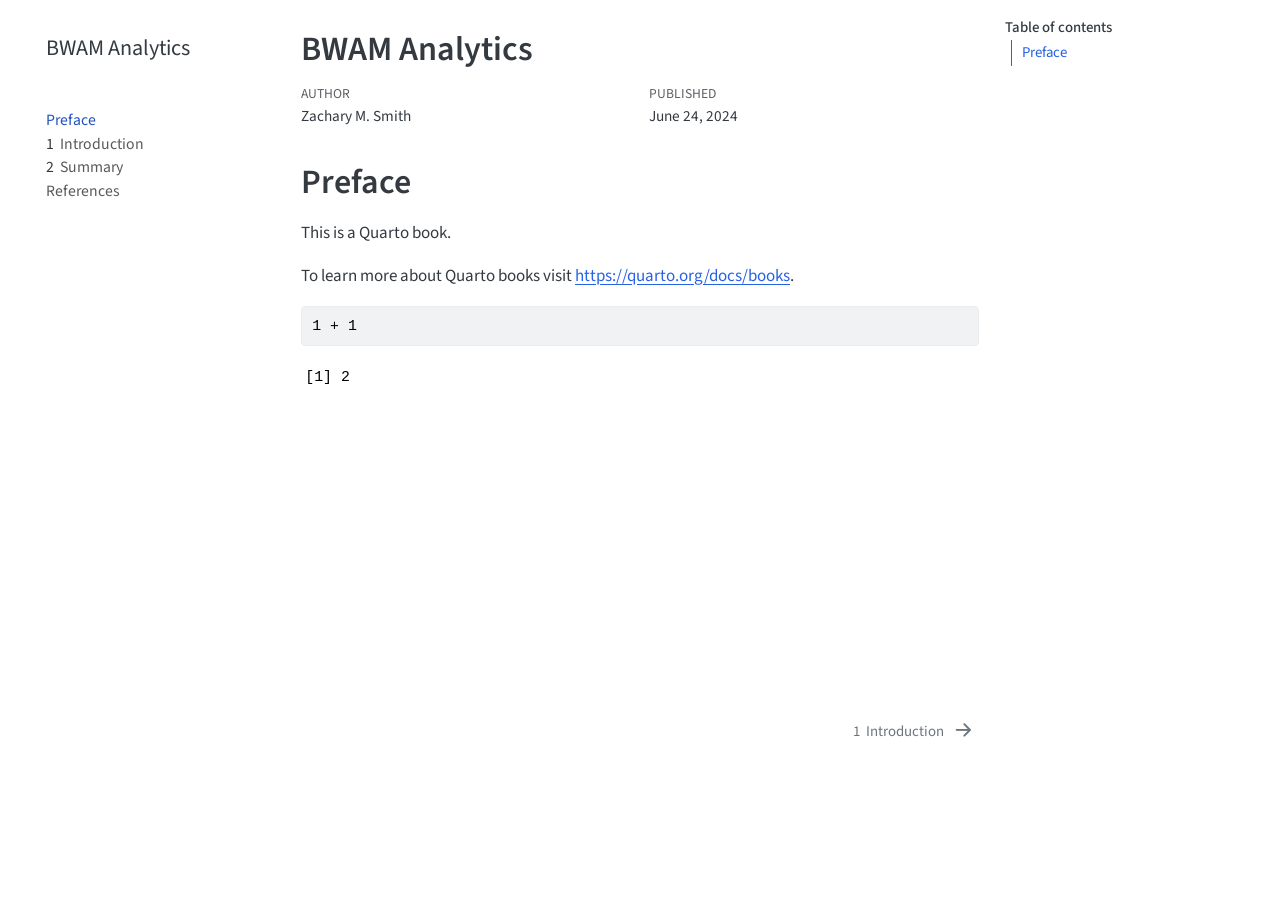
==== docs/index.html @ e933c47a "Publish site to docs/" ====
<!DOCTYPE html>
<html xmlns="http://www.w3.org/1999/xhtml" lang="en" xml:lang="en"><head>

<meta charset="utf-8">
<meta name="generator" content="quarto-1.4.555">

<meta name="viewport" content="width=device-width, initial-scale=1.0, user-scalable=yes">

<meta name="author" content="Zachary M. Smith">
<meta name="dcterms.date" content="2024-06-24">

<title>BWAM Analytics</title>
<style>
code{white-space: pre-wrap;}
span.smallcaps{font-variant: small-caps;}
div.columns{display: flex; gap: min(4vw, 1.5em);}
div.column{flex: auto; overflow-x: auto;}
div.hanging-indent{margin-left: 1.5em; text-indent: -1.5em;}
ul.task-list{list-style: none;}
ul.task-list li input[type="checkbox"] {
  width: 0.8em;
  margin: 0 0.8em 0.2em -1em; /* quarto-specific, see https://github.com/quarto-dev/quarto-cli/issues/4556 */ 
  vertical-align: middle;
}
/* CSS for syntax highlighting */
pre > code.sourceCode { white-space: pre; position: relative; }
pre > code.sourceCode > span { line-height: 1.25; }
pre > code.sourceCode > span:empty { height: 1.2em; }
.sourceCode { overflow: visible; }
code.sourceCode > span { color: inherit; text-decoration: inherit; }
div.sourceCode { margin: 1em 0; }
pre.sourceCode { margin: 0; }
@media screen {
div.sourceCode { overflow: auto; }
}
@media print {
pre > code.sourceCode { white-space: pre-wrap; }
pre > code.sourceCode > span { text-indent: -5em; padding-left: 5em; }
}
pre.numberSource code
  { counter-reset: source-line 0; }
pre.numberSource code > span
  { position: relative; left: -4em; counter-increment: source-line; }
pre.numberSource code > span > a:first-child::before
  { content: counter(source-line);
    position: relative; left: -1em; text-align: right; vertical-align: baseline;
    border: none; display: inline-block;
    -webkit-touch-callout: none; -webkit-user-select: none;
    -khtml-user-select: none; -moz-user-select: none;
    -ms-user-select: none; user-select: none;
    padding: 0 4px; width: 4em;
  }
pre.numberSource { margin-left: 3em;  padding-left: 4px; }
div.sourceCode
  {   }
@media screen {
pre > code.sourceCode > span > a:first-child::before { text-decoration: underline; }
}
</style>


<script src="site_libs/quarto-nav/quarto-nav.js"></script>
<script src="site_libs/quarto-nav/headroom.min.js"></script>
<script src="site_libs/clipboard/clipboard.min.js"></script>
<script src="site_libs/quarto-search/autocomplete.umd.js"></script>
<script src="site_libs/quarto-search/fuse.min.js"></script>
<script src="site_libs/quarto-search/quarto-search.js"></script>
<meta name="quarto:offset" content="./">
<link href="./intro.html" rel="next">
<script src="site_libs/quarto-html/quarto.js"></script>
<script src="site_libs/quarto-html/popper.min.js"></script>
<script src="site_libs/quarto-html/tippy.umd.min.js"></script>
<script src="site_libs/quarto-html/anchor.min.js"></script>
<link href="site_libs/quarto-html/tippy.css" rel="stylesheet">
<link href="site_libs/quarto-html/quarto-syntax-highlighting.css" rel="stylesheet" id="quarto-text-highlighting-styles">
<script src="site_libs/bootstrap/bootstrap.min.js"></script>
<link href="site_libs/bootstrap/bootstrap-icons.css" rel="stylesheet">
<link href="site_libs/bootstrap/bootstrap.min.css" rel="stylesheet" id="quarto-bootstrap" data-mode="light">
<script id="quarto-search-options" type="application/json">{
  "location": "sidebar",
  "copy-button": false,
  "collapse-after": 3,
  "panel-placement": "start",
  "type": "textbox",
  "limit": 50,
  "keyboard-shortcut": [
    "f",
    "/",
    "s"
  ],
  "show-item-context": false,
  "language": {
    "search-no-results-text": "No results",
    "search-matching-documents-text": "matching documents",
    "search-copy-link-title": "Copy link to search",
    "search-hide-matches-text": "Hide additional matches",
    "search-more-match-text": "more match in this document",
    "search-more-matches-text": "more matches in this document",
    "search-clear-button-title": "Clear",
    "search-text-placeholder": "",
    "search-detached-cancel-button-title": "Cancel",
    "search-submit-button-title": "Submit",
    "search-label": "Search"
  }
}</script>


</head>

<body class="nav-sidebar floating">

<div id="quarto-search-results"></div>
  <header id="quarto-header" class="headroom fixed-top">
  <nav class="quarto-secondary-nav">
    <div class="container-fluid d-flex">
      <button type="button" class="quarto-btn-toggle btn" data-bs-toggle="collapse" data-bs-target=".quarto-sidebar-collapse-item" aria-controls="quarto-sidebar" aria-expanded="false" aria-label="Toggle sidebar navigation" onclick="if (window.quartoToggleHeadroom) { window.quartoToggleHeadroom(); }">
        <i class="bi bi-layout-text-sidebar-reverse"></i>
      </button>
        <nav class="quarto-page-breadcrumbs" aria-label="breadcrumb"><ol class="breadcrumb"><li class="breadcrumb-item"><a href="./index.html">Preface</a></li></ol></nav>
        <a class="flex-grow-1" role="button" data-bs-toggle="collapse" data-bs-target=".quarto-sidebar-collapse-item" aria-controls="quarto-sidebar" aria-expanded="false" aria-label="Toggle sidebar navigation" onclick="if (window.quartoToggleHeadroom) { window.quartoToggleHeadroom(); }">      
        </a>
      <button type="button" class="btn quarto-search-button" aria-label="" onclick="window.quartoOpenSearch();">
        <i class="bi bi-search"></i>
      </button>
    </div>
  </nav>
</header>
<!-- content -->
<div id="quarto-content" class="quarto-container page-columns page-rows-contents page-layout-article">
<!-- sidebar -->
  <nav id="quarto-sidebar" class="sidebar collapse collapse-horizontal quarto-sidebar-collapse-item sidebar-navigation floating overflow-auto">
    <div class="pt-lg-2 mt-2 text-left sidebar-header">
    <div class="sidebar-title mb-0 py-0">
      <a href="./">BWAM Analytics</a> 
    </div>
      </div>
        <div class="mt-2 flex-shrink-0 align-items-center">
        <div class="sidebar-search">
        <div id="quarto-search" class="" title="Search"></div>
        </div>
        </div>
    <div class="sidebar-menu-container"> 
    <ul class="list-unstyled mt-1">
        <li class="sidebar-item">
  <div class="sidebar-item-container"> 
  <a href="./index.html" class="sidebar-item-text sidebar-link active">
 <span class="menu-text">Preface</span></a>
  </div>
</li>
        <li class="sidebar-item">
  <div class="sidebar-item-container"> 
  <a href="./intro.html" class="sidebar-item-text sidebar-link">
 <span class="menu-text"><span class="chapter-number">1</span>&nbsp; <span class="chapter-title">Introduction</span></span></a>
  </div>
</li>
        <li class="sidebar-item">
  <div class="sidebar-item-container"> 
  <a href="./summary.html" class="sidebar-item-text sidebar-link">
 <span class="menu-text"><span class="chapter-number">2</span>&nbsp; <span class="chapter-title">Summary</span></span></a>
  </div>
</li>
        <li class="sidebar-item">
  <div class="sidebar-item-container"> 
  <a href="./references.html" class="sidebar-item-text sidebar-link">
 <span class="menu-text">References</span></a>
  </div>
</li>
    </ul>
    </div>
</nav>
<div id="quarto-sidebar-glass" class="quarto-sidebar-collapse-item" data-bs-toggle="collapse" data-bs-target=".quarto-sidebar-collapse-item"></div>
<!-- margin-sidebar -->
    <div id="quarto-margin-sidebar" class="sidebar margin-sidebar">
        <nav id="TOC" role="doc-toc" class="toc-active">
    <h2 id="toc-title">Table of contents</h2>
   
  <ul>
  <li><a href="#preface" id="toc-preface" class="nav-link active" data-scroll-target="#preface">Preface</a></li>
  </ul>
</nav>
    </div>
<!-- main -->
<main class="content" id="quarto-document-content">

<header id="title-block-header" class="quarto-title-block default">
<div class="quarto-title">
<h1 class="title">BWAM Analytics</h1>
</div>



<div class="quarto-title-meta">

    <div>
    <div class="quarto-title-meta-heading">Author</div>
    <div class="quarto-title-meta-contents">
             <p>Zachary M. Smith </p>
          </div>
  </div>
    
    <div>
    <div class="quarto-title-meta-heading">Published</div>
    <div class="quarto-title-meta-contents">
      <p class="date">June 24, 2024</p>
    </div>
  </div>
  
    
  </div>
  


</header>


<section id="preface" class="level1 unnumbered">
<h1 class="unnumbered">Preface</h1>
<p>This is a Quarto book.</p>
<p>To learn more about Quarto books visit <a href="https://quarto.org/docs/books" class="uri">https://quarto.org/docs/books</a>.</p>
<div class="cell">
<div class="sourceCode cell-code" id="cb1"><pre class="sourceCode r code-with-copy"><code class="sourceCode r"><span id="cb1-1"><a href="#cb1-1" aria-hidden="true" tabindex="-1"></a><span class="dv">1</span> <span class="sc">+</span> <span class="dv">1</span></span></code><button title="Copy to Clipboard" class="code-copy-button"><i class="bi"></i></button></pre></div>
<div class="cell-output cell-output-stdout">
<pre><code>[1] 2</code></pre>
</div>
</div>


</section>

</main> <!-- /main -->
<script id="quarto-html-after-body" type="application/javascript">
window.document.addEventListener("DOMContentLoaded", function (event) {
  const toggleBodyColorMode = (bsSheetEl) => {
    const mode = bsSheetEl.getAttribute("data-mode");
    const bodyEl = window.document.querySelector("body");
    if (mode === "dark") {
      bodyEl.classList.add("quarto-dark");
      bodyEl.classList.remove("quarto-light");
    } else {
      bodyEl.classList.add("quarto-light");
      bodyEl.classList.remove("quarto-dark");
    }
  }
  const toggleBodyColorPrimary = () => {
    const bsSheetEl = window.document.querySelector("link#quarto-bootstrap");
    if (bsSheetEl) {
      toggleBodyColorMode(bsSheetEl);
    }
  }
  toggleBodyColorPrimary();  
  const icon = "";
  const anchorJS = new window.AnchorJS();
  anchorJS.options = {
    placement: 'right',
    icon: icon
  };
  anchorJS.add('.anchored');
  const isCodeAnnotation = (el) => {
    for (const clz of el.classList) {
      if (clz.startsWith('code-annotation-')) {                     
        return true;
      }
    }
    return false;
  }
  const clipboard = new window.ClipboardJS('.code-copy-button', {
    text: function(trigger) {
      const codeEl = trigger.previousElementSibling.cloneNode(true);
      for (const childEl of codeEl.children) {
        if (isCodeAnnotation(childEl)) {
          childEl.remove();
        }
      }
      return codeEl.innerText;
    }
  });
  clipboard.on('success', function(e) {
    // button target
    const button = e.trigger;
    // don't keep focus
    button.blur();
    // flash "checked"
    button.classList.add('code-copy-button-checked');
    var currentTitle = button.getAttribute("title");
    button.setAttribute("title", "Copied!");
    let tooltip;
    if (window.bootstrap) {
      button.setAttribute("data-bs-toggle", "tooltip");
      button.setAttribute("data-bs-placement", "left");
      button.setAttribute("data-bs-title", "Copied!");
      tooltip = new bootstrap.Tooltip(button, 
        { trigger: "manual", 
          customClass: "code-copy-button-tooltip",
          offset: [0, -8]});
      tooltip.show();    
    }
    setTimeout(function() {
      if (tooltip) {
        tooltip.hide();
        button.removeAttribute("data-bs-title");
        button.removeAttribute("data-bs-toggle");
        button.removeAttribute("data-bs-placement");
      }
      button.setAttribute("title", currentTitle);
      button.classList.remove('code-copy-button-checked');
    }, 1000);
    // clear code selection
    e.clearSelection();
  });
    var localhostRegex = new RegExp(/^(?:http|https):\/\/localhost\:?[0-9]*\//);
    var mailtoRegex = new RegExp(/^mailto:/);
      var filterRegex = new RegExp('/' + window.location.host + '/');
    var isInternal = (href) => {
        return filterRegex.test(href) || localhostRegex.test(href) || mailtoRegex.test(href);
    }
    // Inspect non-navigation links and adorn them if external
 	var links = window.document.querySelectorAll('a[href]:not(.nav-link):not(.navbar-brand):not(.toc-action):not(.sidebar-link):not(.sidebar-item-toggle):not(.pagination-link):not(.no-external):not([aria-hidden]):not(.dropdown-item):not(.quarto-navigation-tool)');
    for (var i=0; i<links.length; i++) {
      const link = links[i];
      if (!isInternal(link.href)) {
        // undo the damage that might have been done by quarto-nav.js in the case of
        // links that we want to consider external
        if (link.dataset.originalHref !== undefined) {
          link.href = link.dataset.originalHref;
        }
      }
    }
  function tippyHover(el, contentFn, onTriggerFn, onUntriggerFn) {
    const config = {
      allowHTML: true,
      maxWidth: 500,
      delay: 100,
      arrow: false,
      appendTo: function(el) {
          return el.parentElement;
      },
      interactive: true,
      interactiveBorder: 10,
      theme: 'quarto',
      placement: 'bottom-start',
    };
    if (contentFn) {
      config.content = contentFn;
    }
    if (onTriggerFn) {
      config.onTrigger = onTriggerFn;
    }
    if (onUntriggerFn) {
      config.onUntrigger = onUntriggerFn;
    }
    window.tippy(el, config); 
  }
  const noterefs = window.document.querySelectorAll('a[role="doc-noteref"]');
  for (var i=0; i<noterefs.length; i++) {
    const ref = noterefs[i];
    tippyHover(ref, function() {
      // use id or data attribute instead here
      let href = ref.getAttribute('data-footnote-href') || ref.getAttribute('href');
      try { href = new URL(href).hash; } catch {}
      const id = href.replace(/^#\/?/, "");
      const note = window.document.getElementById(id);
      if (note) {
        return note.innerHTML;
      } else {
        return "";
      }
    });
  }
  const xrefs = window.document.querySelectorAll('a.quarto-xref');
  const processXRef = (id, note) => {
    // Strip column container classes
    const stripColumnClz = (el) => {
      el.classList.remove("page-full", "page-columns");
      if (el.children) {
        for (const child of el.children) {
          stripColumnClz(child);
        }
      }
    }
    stripColumnClz(note)
    if (id === null || id.startsWith('sec-')) {
      // Special case sections, only their first couple elements
      const container = document.createElement("div");
      if (note.children && note.children.length > 2) {
        container.appendChild(note.children[0].cloneNode(true));
        for (let i = 1; i < note.children.length; i++) {
          const child = note.children[i];
          if (child.tagName === "P" && child.innerText === "") {
            continue;
          } else {
            container.appendChild(child.cloneNode(true));
            break;
          }
        }
        if (window.Quarto?.typesetMath) {
          window.Quarto.typesetMath(container);
        }
        return container.innerHTML
      } else {
        if (window.Quarto?.typesetMath) {
          window.Quarto.typesetMath(note);
        }
        return note.innerHTML;
      }
    } else {
      // Remove any anchor links if they are present
      const anchorLink = note.querySelector('a.anchorjs-link');
      if (anchorLink) {
        anchorLink.remove();
      }
      if (window.Quarto?.typesetMath) {
        window.Quarto.typesetMath(note);
      }
      // TODO in 1.5, we should make sure this works without a callout special case
      if (note.classList.contains("callout")) {
        return note.outerHTML;
      } else {
        return note.innerHTML;
      }
    }
  }
  for (var i=0; i<xrefs.length; i++) {
    const xref = xrefs[i];
    tippyHover(xref, undefined, function(instance) {
      instance.disable();
      let url = xref.getAttribute('href');
      let hash = undefined; 
      if (url.startsWith('#')) {
        hash = url;
      } else {
        try { hash = new URL(url).hash; } catch {}
      }
      if (hash) {
        const id = hash.replace(/^#\/?/, "");
        const note = window.document.getElementById(id);
        if (note !== null) {
          try {
            const html = processXRef(id, note.cloneNode(true));
            instance.setContent(html);
          } finally {
            instance.enable();
            instance.show();
          }
        } else {
          // See if we can fetch this
          fetch(url.split('#')[0])
          .then(res => res.text())
          .then(html => {
            const parser = new DOMParser();
            const htmlDoc = parser.parseFromString(html, "text/html");
            const note = htmlDoc.getElementById(id);
            if (note !== null) {
              const html = processXRef(id, note);
              instance.setContent(html);
            } 
          }).finally(() => {
            instance.enable();
            instance.show();
          });
        }
      } else {
        // See if we can fetch a full url (with no hash to target)
        // This is a special case and we should probably do some content thinning / targeting
        fetch(url)
        .then(res => res.text())
        .then(html => {
          const parser = new DOMParser();
          const htmlDoc = parser.parseFromString(html, "text/html");
          const note = htmlDoc.querySelector('main.content');
          if (note !== null) {
            // This should only happen for chapter cross references
            // (since there is no id in the URL)
            // remove the first header
            if (note.children.length > 0 && note.children[0].tagName === "HEADER") {
              note.children[0].remove();
            }
            const html = processXRef(null, note);
            instance.setContent(html);
          } 
        }).finally(() => {
          instance.enable();
          instance.show();
        });
      }
    }, function(instance) {
    });
  }
      let selectedAnnoteEl;
      const selectorForAnnotation = ( cell, annotation) => {
        let cellAttr = 'data-code-cell="' + cell + '"';
        let lineAttr = 'data-code-annotation="' +  annotation + '"';
        const selector = 'span[' + cellAttr + '][' + lineAttr + ']';
        return selector;
      }
      const selectCodeLines = (annoteEl) => {
        const doc = window.document;
        const targetCell = annoteEl.getAttribute("data-target-cell");
        const targetAnnotation = annoteEl.getAttribute("data-target-annotation");
        const annoteSpan = window.document.querySelector(selectorForAnnotation(targetCell, targetAnnotation));
        const lines = annoteSpan.getAttribute("data-code-lines").split(",");
        const lineIds = lines.map((line) => {
          return targetCell + "-" + line;
        })
        let top = null;
        let height = null;
        let parent = null;
        if (lineIds.length > 0) {
            //compute the position of the single el (top and bottom and make a div)
            const el = window.document.getElementById(lineIds[0]);
            top = el.offsetTop;
            height = el.offsetHeight;
            parent = el.parentElement.parentElement;
          if (lineIds.length > 1) {
            const lastEl = window.document.getElementById(lineIds[lineIds.length - 1]);
            const bottom = lastEl.offsetTop + lastEl.offsetHeight;
            height = bottom - top;
          }
          if (top !== null && height !== null && parent !== null) {
            // cook up a div (if necessary) and position it 
            let div = window.document.getElementById("code-annotation-line-highlight");
            if (div === null) {
              div = window.document.createElement("div");
              div.setAttribute("id", "code-annotation-line-highlight");
              div.style.position = 'absolute';
              parent.appendChild(div);
            }
            div.style.top = top - 2 + "px";
            div.style.height = height + 4 + "px";
            div.style.left = 0;
            let gutterDiv = window.document.getElementById("code-annotation-line-highlight-gutter");
            if (gutterDiv === null) {
              gutterDiv = window.document.createElement("div");
              gutterDiv.setAttribute("id", "code-annotation-line-highlight-gutter");
              gutterDiv.style.position = 'absolute';
              const codeCell = window.document.getElementById(targetCell);
              const gutter = codeCell.querySelector('.code-annotation-gutter');
              gutter.appendChild(gutterDiv);
            }
            gutterDiv.style.top = top - 2 + "px";
            gutterDiv.style.height = height + 4 + "px";
          }
          selectedAnnoteEl = annoteEl;
        }
      };
      const unselectCodeLines = () => {
        const elementsIds = ["code-annotation-line-highlight", "code-annotation-line-highlight-gutter"];
        elementsIds.forEach((elId) => {
          const div = window.document.getElementById(elId);
          if (div) {
            div.remove();
          }
        });
        selectedAnnoteEl = undefined;
      };
        // Handle positioning of the toggle
    window.addEventListener(
      "resize",
      throttle(() => {
        elRect = undefined;
        if (selectedAnnoteEl) {
          selectCodeLines(selectedAnnoteEl);
        }
      }, 10)
    );
    function throttle(fn, ms) {
    let throttle = false;
    let timer;
      return (...args) => {
        if(!throttle) { // first call gets through
            fn.apply(this, args);
            throttle = true;
        } else { // all the others get throttled
            if(timer) clearTimeout(timer); // cancel #2
            timer = setTimeout(() => {
              fn.apply(this, args);
              timer = throttle = false;
            }, ms);
        }
      };
    }
      // Attach click handler to the DT
      const annoteDls = window.document.querySelectorAll('dt[data-target-cell]');
      for (const annoteDlNode of annoteDls) {
        annoteDlNode.addEventListener('click', (event) => {
          const clickedEl = event.target;
          if (clickedEl !== selectedAnnoteEl) {
            unselectCodeLines();
            const activeEl = window.document.querySelector('dt[data-target-cell].code-annotation-active');
            if (activeEl) {
              activeEl.classList.remove('code-annotation-active');
            }
            selectCodeLines(clickedEl);
            clickedEl.classList.add('code-annotation-active');
          } else {
            // Unselect the line
            unselectCodeLines();
            clickedEl.classList.remove('code-annotation-active');
          }
        });
      }
  const findCites = (el) => {
    const parentEl = el.parentElement;
    if (parentEl) {
      const cites = parentEl.dataset.cites;
      if (cites) {
        return {
          el,
          cites: cites.split(' ')
        };
      } else {
        return findCites(el.parentElement)
      }
    } else {
      return undefined;
    }
  };
  var bibliorefs = window.document.querySelectorAll('a[role="doc-biblioref"]');
  for (var i=0; i<bibliorefs.length; i++) {
    const ref = bibliorefs[i];
    const citeInfo = findCites(ref);
    if (citeInfo) {
      tippyHover(citeInfo.el, function() {
        var popup = window.document.createElement('div');
        citeInfo.cites.forEach(function(cite) {
          var citeDiv = window.document.createElement('div');
          citeDiv.classList.add('hanging-indent');
          citeDiv.classList.add('csl-entry');
          var biblioDiv = window.document.getElementById('ref-' + cite);
          if (biblioDiv) {
            citeDiv.innerHTML = biblioDiv.innerHTML;
          }
          popup.appendChild(citeDiv);
        });
        return popup.innerHTML;
      });
    }
  }
});
</script>
<nav class="page-navigation">
  <div class="nav-page nav-page-previous">
  </div>
  <div class="nav-page nav-page-next">
      <a href="./intro.html" class="pagination-link" aria-label="Introduction">
        <span class="nav-page-text"><span class="chapter-number">1</span>&nbsp; <span class="chapter-title">Introduction</span></span> <i class="bi bi-arrow-right-short"></i>
      </a>
  </div>
</nav>
</div> <!-- /content -->




</body></html>
---- docs/site_libs/quarto-html/tippy.css ----
.tippy-box[data-animation=fade][data-state=hidden]{opacity:0}[data-tippy-root]{max-width:calc(100vw - 10px)}.tippy-box{position:relative;background-color:#333;color:#fff;border-radius:4px;font-size:14px;line-height:1.4;white-space:normal;outline:0;transition-property:transform,visibility,opacity}.tippy-box[data-placement^=top]>.tippy-arrow{bottom:0}.tippy-box[data-placement^=top]>.tippy-arrow:before{bottom:-7px;left:0;border-width:8px 8px 0;border-top-color:initial;transform-origin:center top}.tippy-box[data-placement^=bottom]>.tippy-arrow{top:0}.tippy-box[data-placement^=bottom]>.tippy-arrow:before{top:-7px;left:0;border-width:0 8px 8px;border-bottom-color:initial;transform-origin:center bottom}.tippy-box[data-placement^=left]>.tippy-arrow{right:0}.tippy-box[data-placement^=left]>.tippy-arrow:before{border-width:8px 0 8px 8px;border-left-color:initial;right:-7px;transform-origin:center left}.tippy-box[data-placement^=right]>.tippy-arrow{left:0}.tippy-box[data-placement^=right]>.tippy-arrow:before{left:-7px;border-width:8px 8px 8px 0;border-right-color:initial;transform-origin:center right}.tippy-box[data-inertia][data-state=visible]{transition-timing-function:cubic-bezier(.54,1.5,.38,1.11)}.tippy-arrow{width:16px;height:16px;color:#333}.tippy-arrow:before{content:"";position:absolute;border-color:transparent;border-style:solid}.tippy-content{position:relative;padding:5px 9px;z-index:1}
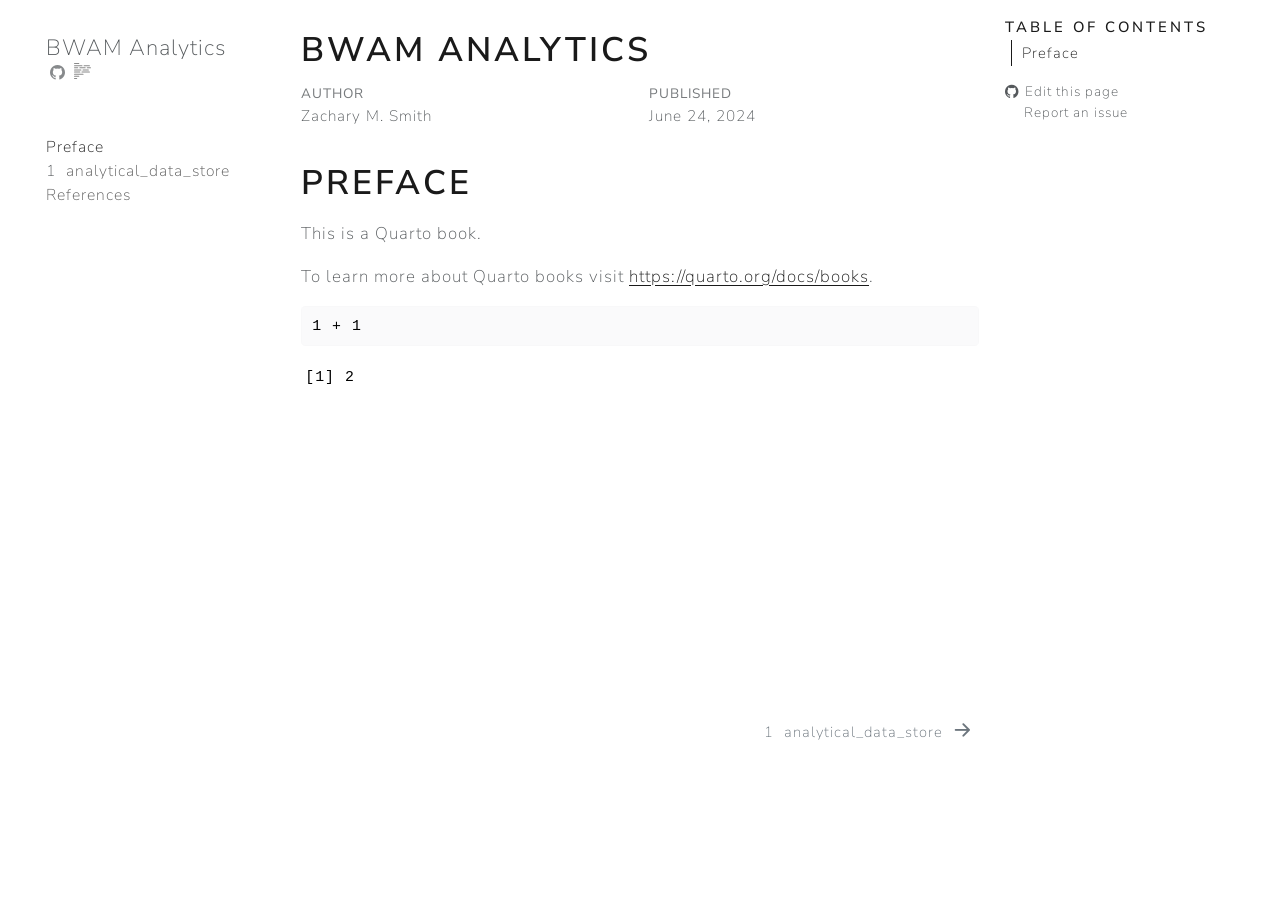
==== commit fa06255b: "Initial development of analytics chapter." ====
--- a/docs/index.html
+++ b/docs/index.html
@@ -66,7 +66,7 @@
 <script src="site_libs/quarto-search/fuse.min.js"></script>
 <script src="site_libs/quarto-search/quarto-search.js"></script>
 <meta name="quarto:offset" content="./">
-<link href="./intro.html" rel="next">
+<link href="./analytical_data_store.html" rel="next">
 <script src="site_libs/quarto-html/quarto.js"></script>
 <script src="site_libs/quarto-html/popper.min.js"></script>
 <script src="site_libs/quarto-html/tippy.umd.min.js"></script>
@@ -132,6 +132,14 @@
     <div class="pt-lg-2 mt-2 text-left sidebar-header">
     <div class="sidebar-title mb-0 py-0">
       <a href="./">BWAM Analytics</a> 
+        <div class="sidebar-tools-main">
+    <a href="https://github.com/BWAM/bwam_analytics" title="Source Code" class="quarto-navigation-tool px-1" aria-label="Source Code"><i class="bi bi-github"></i></a>
+  <a href="" class="quarto-reader-toggle quarto-navigation-tool px-1" onclick="window.quartoToggleReader(); return false;" title="Toggle reader mode">
+  <div class="quarto-reader-toggle-btn">
+  <i class="bi"></i>
+  </div>
+</a>
+</div>
     </div>
       </div>
         <div class="mt-2 flex-shrink-0 align-items-center">
@@ -149,14 +157,8 @@
 </li>
         <li class="sidebar-item">
   <div class="sidebar-item-container"> 
-  <a href="./intro.html" class="sidebar-item-text sidebar-link">
- <span class="menu-text"><span class="chapter-number">1</span>&nbsp; <span class="chapter-title">Introduction</span></span></a>
-  </div>
-</li>
-        <li class="sidebar-item">
-  <div class="sidebar-item-container"> 
-  <a href="./summary.html" class="sidebar-item-text sidebar-link">
- <span class="menu-text"><span class="chapter-number">2</span>&nbsp; <span class="chapter-title">Summary</span></span></a>
+  <a href="./analytical_data_store.html" class="sidebar-item-text sidebar-link">
+ <span class="menu-text"><span class="chapter-number">1</span>&nbsp; <span class="chapter-title">analytical_data_store</span></span></a>
   </div>
 </li>
         <li class="sidebar-item">
@@ -177,7 +179,7 @@
   <ul>
   <li><a href="#preface" id="toc-preface" class="nav-link active" data-scroll-target="#preface">Preface</a></li>
   </ul>
-</nav>
+<div class="toc-actions"><ul><li><a href="https://github.com/BWAM/bwam_analytics/edit/main/index.qmd" class="toc-action"><i class="bi bi-github"></i>Edit this page</a></li><li><a href="https://github.com/BWAM/bwam_analytics/issues/new" class="toc-action"><i class="bi empty"></i>Report an issue</a></li></ul></div></nav>
     </div>
 <!-- main -->
 <main class="content" id="quarto-document-content">
@@ -641,8 +643,8 @@
   <div class="nav-page nav-page-previous">
   </div>
   <div class="nav-page nav-page-next">
-      <a href="./intro.html" class="pagination-link" aria-label="Introduction">
-        <span class="nav-page-text"><span class="chapter-number">1</span>&nbsp; <span class="chapter-title">Introduction</span></span> <i class="bi bi-arrow-right-short"></i>
+      <a href="./analytical_data_store.html" class="pagination-link" aria-label="analytical_data_store">
+        <span class="nav-page-text"><span class="chapter-number">1</span>&nbsp; <span class="chapter-title">analytical_data_store</span></span> <i class="bi bi-arrow-right-short"></i>
       </a>
   </div>
 </nav>
@@ -651,4 +653,4 @@
 
 
 
-</body></html>+<footer class="footer"><div class="nav-footer"><div class="nav-footer-center"><div class="toc-actions d-sm-block d-md-none"><ul><li><a href="https://github.com/BWAM/bwam_analytics/edit/main/index.qmd" class="toc-action"><i class="bi bi-github"></i>Edit this page</a></li><li><a href="https://github.com/BWAM/bwam_analytics/issues/new" class="toc-action"><i class="bi empty"></i>Report an issue</a></li></ul></div></div></div></footer></body></html>
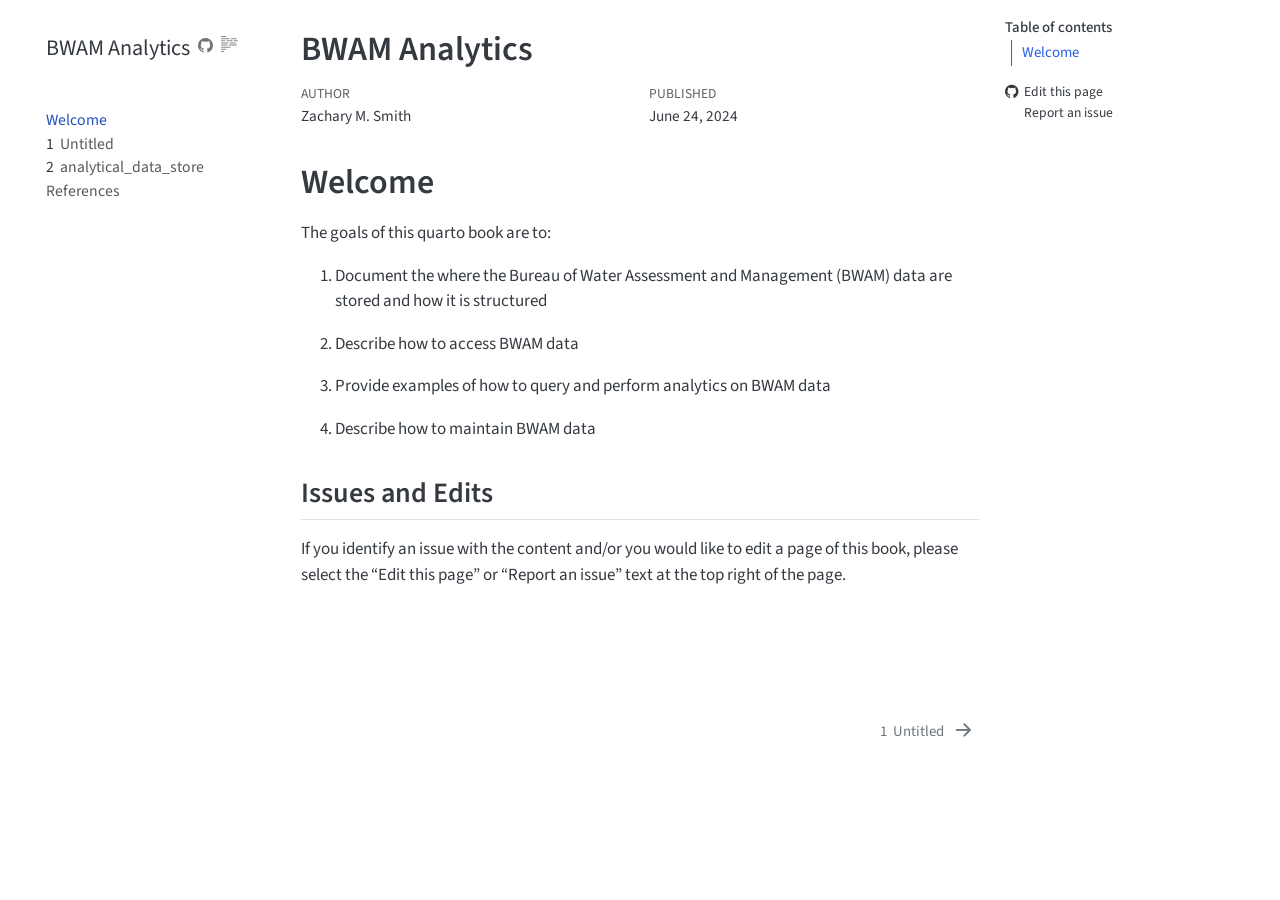
==== commit cc6d67a2: "Beefed up analytics page and added some of the documentation about WQMA." ====
--- a/docs/index.html
+++ b/docs/index.html
@@ -22,40 +22,6 @@
   margin: 0 0.8em 0.2em -1em; /* quarto-specific, see https://github.com/quarto-dev/quarto-cli/issues/4556 */ 
   vertical-align: middle;
 }
-/* CSS for syntax highlighting */
-pre > code.sourceCode { white-space: pre; position: relative; }
-pre > code.sourceCode > span { line-height: 1.25; }
-pre > code.sourceCode > span:empty { height: 1.2em; }
-.sourceCode { overflow: visible; }
-code.sourceCode > span { color: inherit; text-decoration: inherit; }
-div.sourceCode { margin: 1em 0; }
-pre.sourceCode { margin: 0; }
-@media screen {
-div.sourceCode { overflow: auto; }
-}
-@media print {
-pre > code.sourceCode { white-space: pre-wrap; }
-pre > code.sourceCode > span { text-indent: -5em; padding-left: 5em; }
-}
-pre.numberSource code
-  { counter-reset: source-line 0; }
-pre.numberSource code > span
-  { position: relative; left: -4em; counter-increment: source-line; }
-pre.numberSource code > span > a:first-child::before
-  { content: counter(source-line);
-    position: relative; left: -1em; text-align: right; vertical-align: baseline;
-    border: none; display: inline-block;
-    -webkit-touch-callout: none; -webkit-user-select: none;
-    -khtml-user-select: none; -moz-user-select: none;
-    -ms-user-select: none; user-select: none;
-    padding: 0 4px; width: 4em;
-  }
-pre.numberSource { margin-left: 3em;  padding-left: 4px; }
-div.sourceCode
-  {   }
-@media screen {
-pre > code.sourceCode > span > a:first-child::before { text-decoration: underline; }
-}
 </style>
 
 
@@ -66,7 +32,7 @@
 <script src="site_libs/quarto-search/fuse.min.js"></script>
 <script src="site_libs/quarto-search/quarto-search.js"></script>
 <meta name="quarto:offset" content="./">
-<link href="./analytical_data_store.html" rel="next">
+<link href="./wqma_oracle_db.html" rel="next">
 <script src="site_libs/quarto-html/quarto.js"></script>
 <script src="site_libs/quarto-html/popper.min.js"></script>
 <script src="site_libs/quarto-html/tippy.umd.min.js"></script>
@@ -116,7 +82,7 @@
       <button type="button" class="quarto-btn-toggle btn" data-bs-toggle="collapse" data-bs-target=".quarto-sidebar-collapse-item" aria-controls="quarto-sidebar" aria-expanded="false" aria-label="Toggle sidebar navigation" onclick="if (window.quartoToggleHeadroom) { window.quartoToggleHeadroom(); }">
         <i class="bi bi-layout-text-sidebar-reverse"></i>
       </button>
-        <nav class="quarto-page-breadcrumbs" aria-label="breadcrumb"><ol class="breadcrumb"><li class="breadcrumb-item"><a href="./index.html">Preface</a></li></ol></nav>
+        <nav class="quarto-page-breadcrumbs" aria-label="breadcrumb"><ol class="breadcrumb"><li class="breadcrumb-item"><a href="./index.html">Welcome</a></li></ol></nav>
         <a class="flex-grow-1" role="button" data-bs-toggle="collapse" data-bs-target=".quarto-sidebar-collapse-item" aria-controls="quarto-sidebar" aria-expanded="false" aria-label="Toggle sidebar navigation" onclick="if (window.quartoToggleHeadroom) { window.quartoToggleHeadroom(); }">      
         </a>
       <button type="button" class="btn quarto-search-button" aria-label="" onclick="window.quartoOpenSearch();">
@@ -152,13 +118,19 @@
         <li class="sidebar-item">
   <div class="sidebar-item-container"> 
   <a href="./index.html" class="sidebar-item-text sidebar-link active">
- <span class="menu-text">Preface</span></a>
+ <span class="menu-text">Welcome</span></a>
+  </div>
+</li>
+        <li class="sidebar-item">
+  <div class="sidebar-item-container"> 
+  <a href="./wqma_oracle_db.html" class="sidebar-item-text sidebar-link">
+ <span class="menu-text"><span class="chapter-number">1</span>&nbsp; <span class="chapter-title">Untitled</span></span></a>
   </div>
 </li>
         <li class="sidebar-item">
   <div class="sidebar-item-container"> 
   <a href="./analytical_data_store.html" class="sidebar-item-text sidebar-link">
- <span class="menu-text"><span class="chapter-number">1</span>&nbsp; <span class="chapter-title">analytical_data_store</span></span></a>
+ <span class="menu-text"><span class="chapter-number">2</span>&nbsp; <span class="chapter-title">analytical_data_store</span></span></a>
   </div>
 </li>
         <li class="sidebar-item">
@@ -177,7 +149,10 @@
     <h2 id="toc-title">Table of contents</h2>
    
   <ul>
-  <li><a href="#preface" id="toc-preface" class="nav-link active" data-scroll-target="#preface">Preface</a></li>
+  <li><a href="#welcome" id="toc-welcome" class="nav-link active" data-scroll-target="#welcome">Welcome</a>
+  <ul class="collapse">
+  <li><a href="#issues-and-edits" id="toc-issues-and-edits" class="nav-link" data-scroll-target="#issues-and-edits">Issues and Edits</a></li>
+  </ul></li>
   </ul>
 <div class="toc-actions"><ul><li><a href="https://github.com/BWAM/bwam_analytics/edit/main/index.qmd" class="toc-action"><i class="bi bi-github"></i>Edit this page</a></li><li><a href="https://github.com/BWAM/bwam_analytics/issues/new" class="toc-action"><i class="bi empty"></i>Report an issue</a></li></ul></div></nav>
     </div>
@@ -215,18 +190,21 @@
 </header>
 
 
-<section id="preface" class="level1 unnumbered">
-<h1 class="unnumbered">Preface</h1>
-<p>This is a Quarto book.</p>
-<p>To learn more about Quarto books visit <a href="https://quarto.org/docs/books" class="uri">https://quarto.org/docs/books</a>.</p>
-<div class="cell">
-<div class="sourceCode cell-code" id="cb1"><pre class="sourceCode r code-with-copy"><code class="sourceCode r"><span id="cb1-1"><a href="#cb1-1" aria-hidden="true" tabindex="-1"></a><span class="dv">1</span> <span class="sc">+</span> <span class="dv">1</span></span></code><button title="Copy to Clipboard" class="code-copy-button"><i class="bi"></i></button></pre></div>
-<div class="cell-output cell-output-stdout">
-<pre><code>[1] 2</code></pre>
-</div>
-</div>
-
-
+<section id="welcome" class="level1 unnumbered">
+<h1 class="unnumbered">Welcome</h1>
+<p>The goals of this quarto book are to:</p>
+<ol type="1">
+<li><p>Document the where the Bureau of Water Assessment and Management (BWAM) data are stored and how it is structured</p></li>
+<li><p>Describe how to access BWAM data</p></li>
+<li><p>Provide examples of how to query and perform analytics on BWAM data</p></li>
+<li><p>Describe how to maintain BWAM data</p></li>
+</ol>
+<section id="issues-and-edits" class="level2">
+<h2 class="anchored" data-anchor-id="issues-and-edits">Issues and Edits</h2>
+<p>If you identify an issue with the content and/or you would like to edit a page of this book, please select the “Edit this page” or “Report an issue” text at the top right of the page.</p>
+
+
+</section>
 </section>
 
 </main> <!-- /main -->
@@ -643,8 +621,8 @@
   <div class="nav-page nav-page-previous">
   </div>
   <div class="nav-page nav-page-next">
-      <a href="./analytical_data_store.html" class="pagination-link" aria-label="analytical_data_store">
-        <span class="nav-page-text"><span class="chapter-number">1</span>&nbsp; <span class="chapter-title">analytical_data_store</span></span> <i class="bi bi-arrow-right-short"></i>
+      <a href="./wqma_oracle_db.html" class="pagination-link" aria-label="Untitled">
+        <span class="nav-page-text"><span class="chapter-number">1</span>&nbsp; <span class="chapter-title">Untitled</span></span> <i class="bi bi-arrow-right-short"></i>
       </a>
   </div>
 </nav>
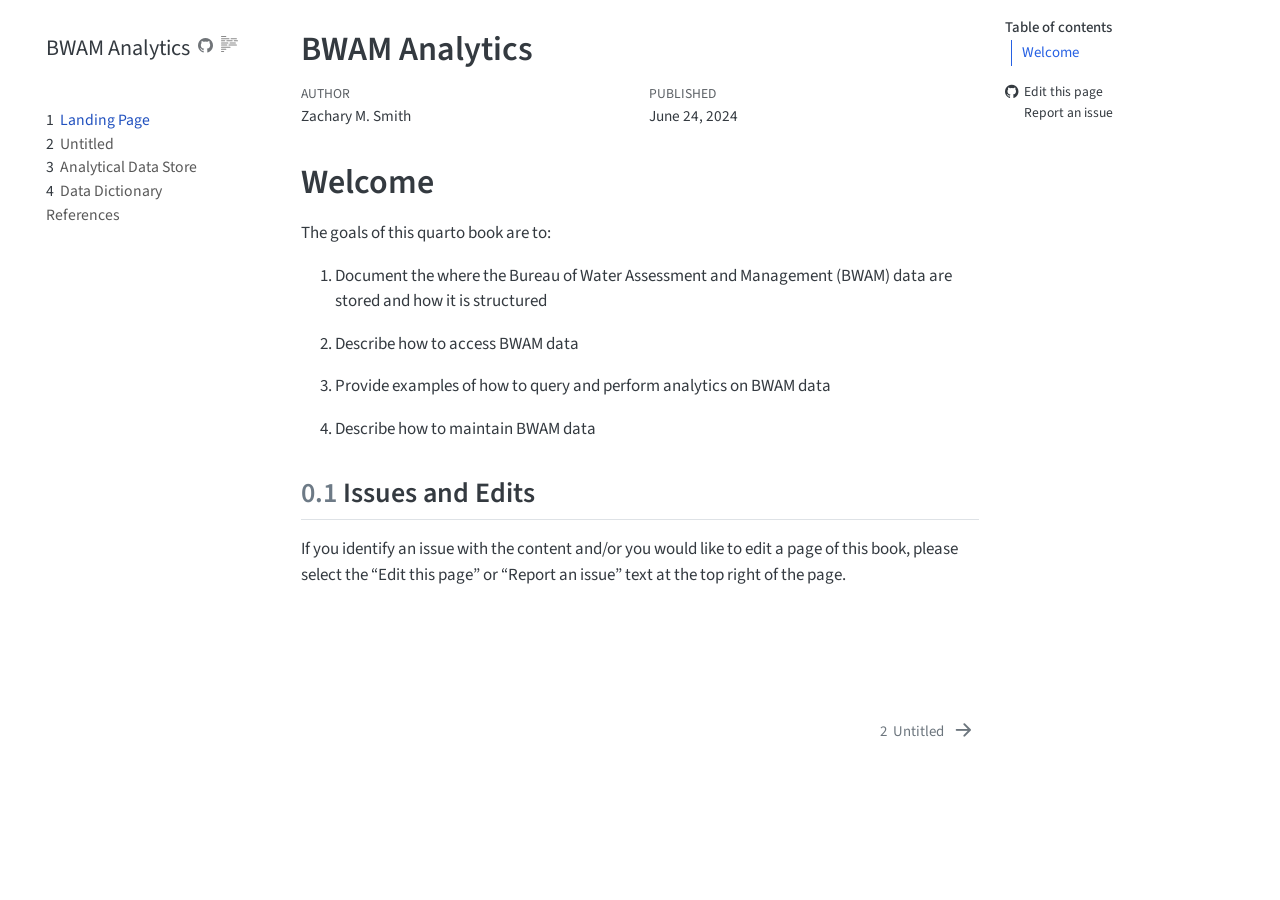
==== commit f317e8d9: "Added a data dictionary page." ====
--- a/docs/index.html
+++ b/docs/index.html
@@ -82,7 +82,7 @@
       <button type="button" class="quarto-btn-toggle btn" data-bs-toggle="collapse" data-bs-target=".quarto-sidebar-collapse-item" aria-controls="quarto-sidebar" aria-expanded="false" aria-label="Toggle sidebar navigation" onclick="if (window.quartoToggleHeadroom) { window.quartoToggleHeadroom(); }">
         <i class="bi bi-layout-text-sidebar-reverse"></i>
       </button>
-        <nav class="quarto-page-breadcrumbs" aria-label="breadcrumb"><ol class="breadcrumb"><li class="breadcrumb-item"><a href="./index.html">Welcome</a></li></ol></nav>
+        <nav class="quarto-page-breadcrumbs" aria-label="breadcrumb"><ol class="breadcrumb"><li class="breadcrumb-item"><a href="./index.html"><span class="chapter-number">1</span>&nbsp; <span class="chapter-title">Landing Page</span></a></li></ol></nav>
         <a class="flex-grow-1" role="button" data-bs-toggle="collapse" data-bs-target=".quarto-sidebar-collapse-item" aria-controls="quarto-sidebar" aria-expanded="false" aria-label="Toggle sidebar navigation" onclick="if (window.quartoToggleHeadroom) { window.quartoToggleHeadroom(); }">      
         </a>
       <button type="button" class="btn quarto-search-button" aria-label="" onclick="window.quartoOpenSearch();">
@@ -118,19 +118,25 @@
         <li class="sidebar-item">
   <div class="sidebar-item-container"> 
   <a href="./index.html" class="sidebar-item-text sidebar-link active">
- <span class="menu-text">Welcome</span></a>
+ <span class="menu-text"><span class="chapter-number">1</span>&nbsp; <span class="chapter-title">Landing Page</span></span></a>
   </div>
 </li>
         <li class="sidebar-item">
   <div class="sidebar-item-container"> 
   <a href="./wqma_oracle_db.html" class="sidebar-item-text sidebar-link">
- <span class="menu-text"><span class="chapter-number">1</span>&nbsp; <span class="chapter-title">Untitled</span></span></a>
+ <span class="menu-text"><span class="chapter-number">2</span>&nbsp; <span class="chapter-title">Untitled</span></span></a>
   </div>
 </li>
         <li class="sidebar-item">
   <div class="sidebar-item-container"> 
   <a href="./analytical_data_store.html" class="sidebar-item-text sidebar-link">
- <span class="menu-text"><span class="chapter-number">2</span>&nbsp; <span class="chapter-title">analytical_data_store</span></span></a>
+ <span class="menu-text"><span class="chapter-number">3</span>&nbsp; <span class="chapter-title">Analytical Data Store</span></span></a>
+  </div>
+</li>
+        <li class="sidebar-item">
+  <div class="sidebar-item-container"> 
+  <a href="./data_dictionary.html" class="sidebar-item-text sidebar-link">
+ <span class="menu-text"><span class="chapter-number">4</span>&nbsp; <span class="chapter-title">Data Dictionary</span></span></a>
   </div>
 </li>
         <li class="sidebar-item">
@@ -151,7 +157,7 @@
   <ul>
   <li><a href="#welcome" id="toc-welcome" class="nav-link active" data-scroll-target="#welcome">Welcome</a>
   <ul class="collapse">
-  <li><a href="#issues-and-edits" id="toc-issues-and-edits" class="nav-link" data-scroll-target="#issues-and-edits">Issues and Edits</a></li>
+  <li><a href="#issues-and-edits" id="toc-issues-and-edits" class="nav-link" data-scroll-target="#issues-and-edits"><span class="header-section-number">0.1</span> Issues and Edits</a></li>
   </ul></li>
   </ul>
 <div class="toc-actions"><ul><li><a href="https://github.com/BWAM/bwam_analytics/edit/main/index.qmd" class="toc-action"><i class="bi bi-github"></i>Edit this page</a></li><li><a href="https://github.com/BWAM/bwam_analytics/issues/new" class="toc-action"><i class="bi empty"></i>Report an issue</a></li></ul></div></nav>
@@ -199,8 +205,8 @@
 <li><p>Provide examples of how to query and perform analytics on BWAM data</p></li>
 <li><p>Describe how to maintain BWAM data</p></li>
 </ol>
-<section id="issues-and-edits" class="level2">
-<h2 class="anchored" data-anchor-id="issues-and-edits">Issues and Edits</h2>
+<section id="issues-and-edits" class="level2" data-number="0.1">
+<h2 data-number="0.1" class="anchored" data-anchor-id="issues-and-edits"><span class="header-section-number">0.1</span> Issues and Edits</h2>
 <p>If you identify an issue with the content and/or you would like to edit a page of this book, please select the “Edit this page” or “Report an issue” text at the top right of the page.</p>
 
 
@@ -622,7 +628,7 @@
   </div>
   <div class="nav-page nav-page-next">
       <a href="./wqma_oracle_db.html" class="pagination-link" aria-label="Untitled">
-        <span class="nav-page-text"><span class="chapter-number">1</span>&nbsp; <span class="chapter-title">Untitled</span></span> <i class="bi bi-arrow-right-short"></i>
+        <span class="nav-page-text"><span class="chapter-number">2</span>&nbsp; <span class="chapter-title">Untitled</span></span> <i class="bi bi-arrow-right-short"></i>
       </a>
   </div>
 </nav>
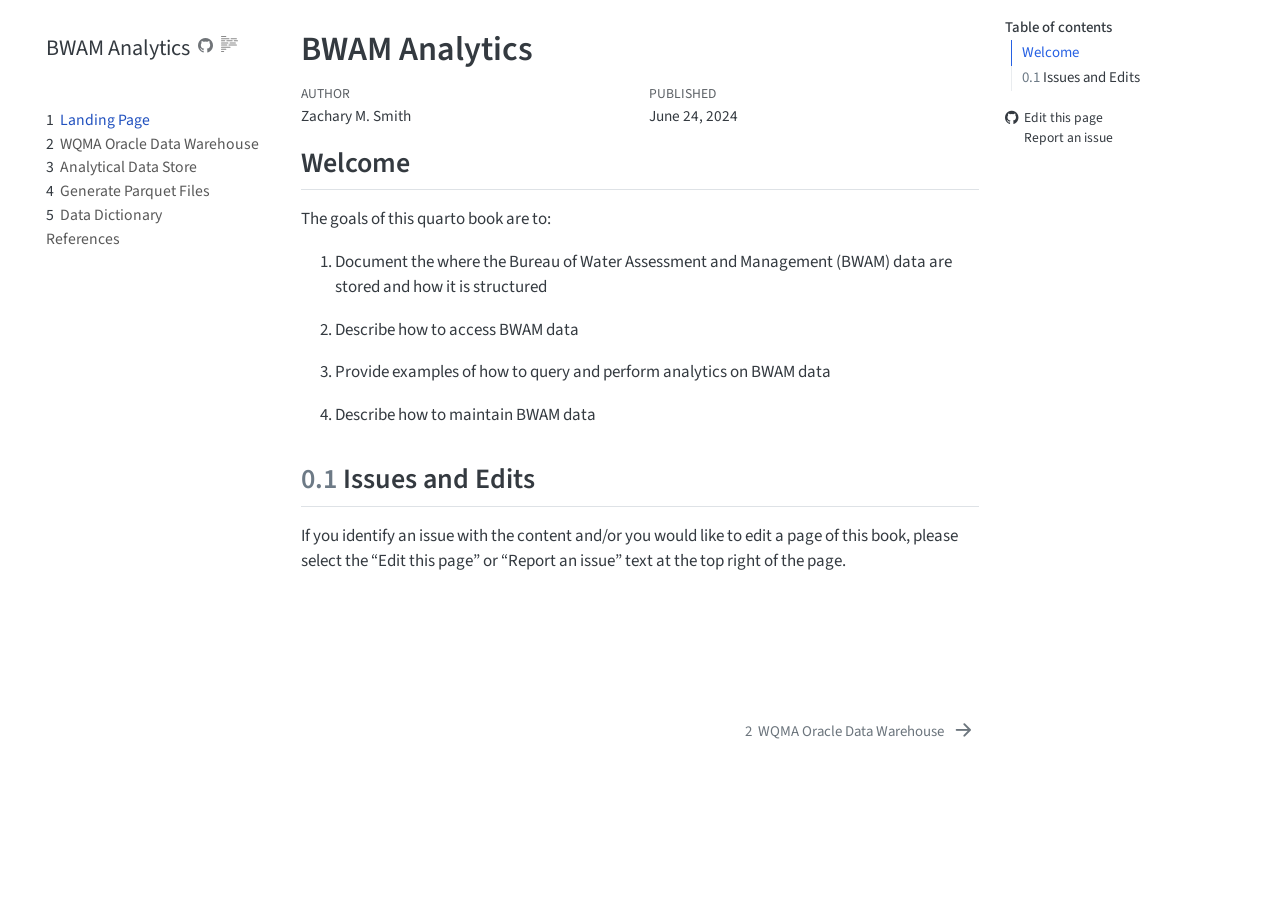
==== commit 16d9f9ec: "Refactored and documented the process for creating parquet files." ====
--- a/docs/index.html
+++ b/docs/index.html
@@ -124,7 +124,7 @@
         <li class="sidebar-item">
   <div class="sidebar-item-container"> 
   <a href="./wqma_oracle_db.html" class="sidebar-item-text sidebar-link">
- <span class="menu-text"><span class="chapter-number">2</span>&nbsp; <span class="chapter-title">Untitled</span></span></a>
+ <span class="menu-text"><span class="chapter-number">2</span>&nbsp; <span class="chapter-title">WQMA Oracle Data Warehouse</span></span></a>
   </div>
 </li>
         <li class="sidebar-item">
@@ -135,8 +135,14 @@
 </li>
         <li class="sidebar-item">
   <div class="sidebar-item-container"> 
+  <a href="./generate_parquet_files.html" class="sidebar-item-text sidebar-link">
+ <span class="menu-text"><span class="chapter-number">4</span>&nbsp; <span class="chapter-title">Generate Parquet Files</span></span></a>
+  </div>
+</li>
+        <li class="sidebar-item">
+  <div class="sidebar-item-container"> 
   <a href="./data_dictionary.html" class="sidebar-item-text sidebar-link">
- <span class="menu-text"><span class="chapter-number">4</span>&nbsp; <span class="chapter-title">Data Dictionary</span></span></a>
+ <span class="menu-text"><span class="chapter-number">5</span>&nbsp; <span class="chapter-title">Data Dictionary</span></span></a>
   </div>
 </li>
         <li class="sidebar-item">
@@ -155,10 +161,8 @@
     <h2 id="toc-title">Table of contents</h2>
    
   <ul>
-  <li><a href="#welcome" id="toc-welcome" class="nav-link active" data-scroll-target="#welcome">Welcome</a>
-  <ul class="collapse">
+  <li><a href="#welcome" id="toc-welcome" class="nav-link active" data-scroll-target="#welcome">Welcome</a></li>
   <li><a href="#issues-and-edits" id="toc-issues-and-edits" class="nav-link" data-scroll-target="#issues-and-edits"><span class="header-section-number">0.1</span> Issues and Edits</a></li>
-  </ul></li>
   </ul>
 <div class="toc-actions"><ul><li><a href="https://github.com/BWAM/bwam_analytics/edit/main/index.qmd" class="toc-action"><i class="bi bi-github"></i>Edit this page</a></li><li><a href="https://github.com/BWAM/bwam_analytics/issues/new" class="toc-action"><i class="bi empty"></i>Report an issue</a></li></ul></div></nav>
     </div>
@@ -196,8 +200,8 @@
 </header>
 
 
-<section id="welcome" class="level1 unnumbered">
-<h1 class="unnumbered">Welcome</h1>
+<section id="welcome" class="level2 unnumbered">
+<h2 class="unnumbered anchored" data-anchor-id="welcome">Welcome</h2>
 <p>The goals of this quarto book are to:</p>
 <ol type="1">
 <li><p>Document the where the Bureau of Water Assessment and Management (BWAM) data are stored and how it is structured</p></li>
@@ -205,12 +209,12 @@
 <li><p>Provide examples of how to query and perform analytics on BWAM data</p></li>
 <li><p>Describe how to maintain BWAM data</p></li>
 </ol>
+</section>
 <section id="issues-and-edits" class="level2" data-number="0.1">
 <h2 data-number="0.1" class="anchored" data-anchor-id="issues-and-edits"><span class="header-section-number">0.1</span> Issues and Edits</h2>
 <p>If you identify an issue with the content and/or you would like to edit a page of this book, please select the “Edit this page” or “Report an issue” text at the top right of the page.</p>
 
 
-</section>
 </section>
 
 </main> <!-- /main -->
@@ -627,8 +631,8 @@
   <div class="nav-page nav-page-previous">
   </div>
   <div class="nav-page nav-page-next">
-      <a href="./wqma_oracle_db.html" class="pagination-link" aria-label="Untitled">
-        <span class="nav-page-text"><span class="chapter-number">2</span>&nbsp; <span class="chapter-title">Untitled</span></span> <i class="bi bi-arrow-right-short"></i>
+      <a href="./wqma_oracle_db.html" class="pagination-link" aria-label="WQMA Oracle Data Warehouse">
+        <span class="nav-page-text"><span class="chapter-number">2</span>&nbsp; <span class="chapter-title">WQMA Oracle Data Warehouse</span></span> <i class="bi bi-arrow-right-short"></i>
       </a>
   </div>
 </nav>
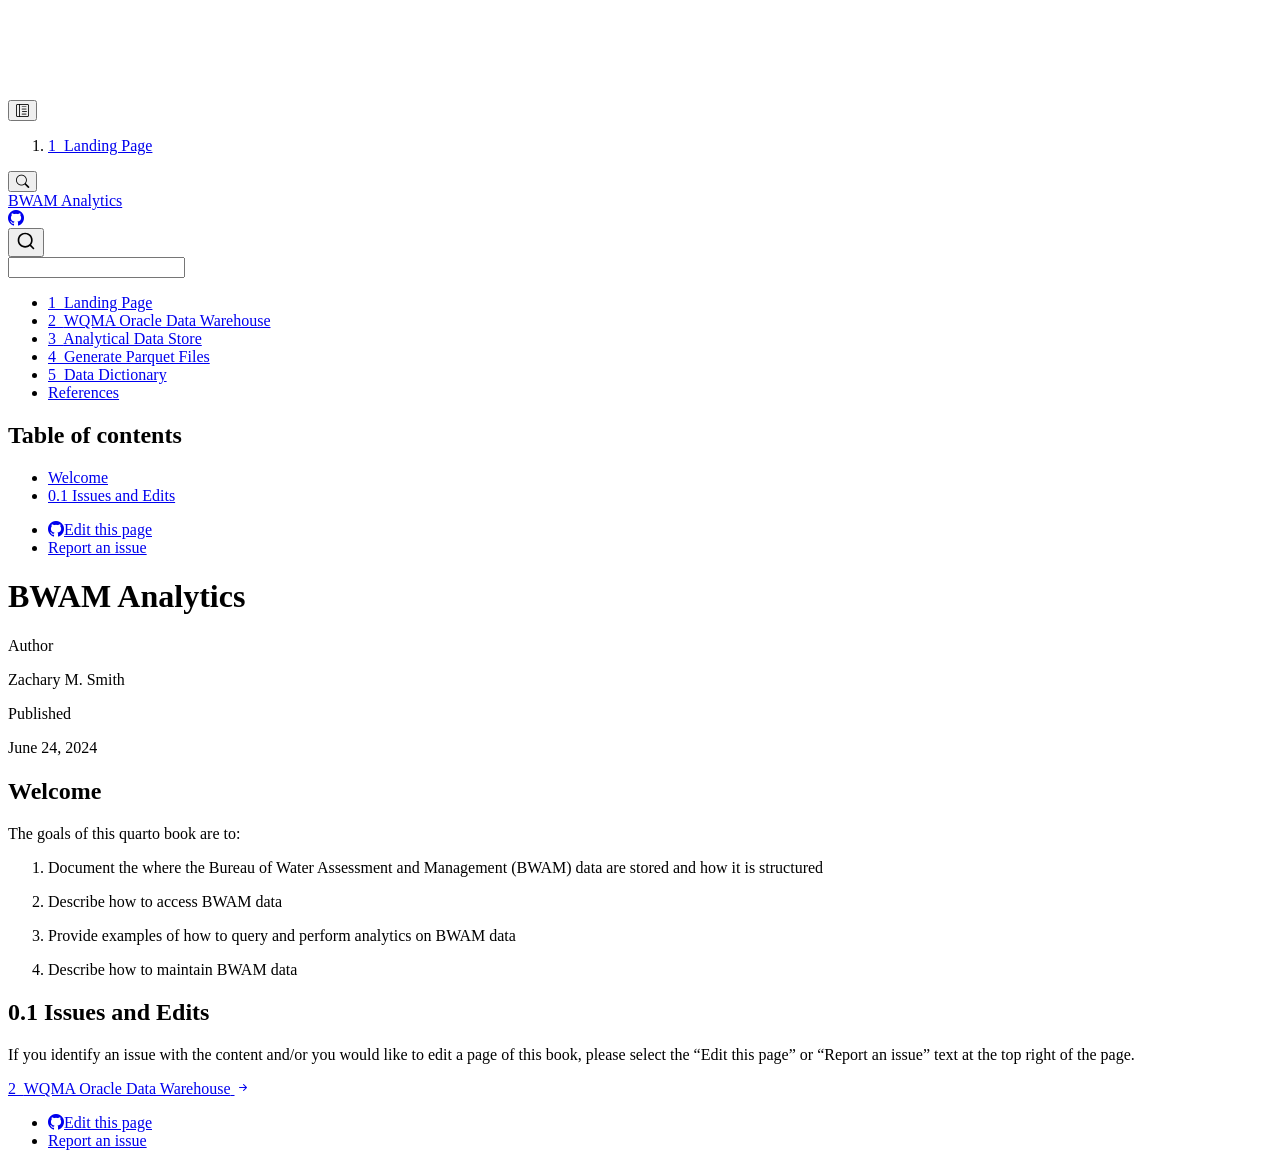
==== commit 9ed03648: "Updates to parquet generation." ====
--- a/docs/index.html
+++ b/docs/index.html
@@ -2,7 +2,7 @@
 <html xmlns="http://www.w3.org/1999/xhtml" lang="en" xml:lang="en"><head>
 
 <meta charset="utf-8">
-<meta name="generator" content="quarto-1.4.555">
+<meta name="generator" content="quarto-1.5.57">
 
 <meta name="viewport" content="width=device-width, initial-scale=1.0, user-scalable=yes">
 
@@ -79,13 +79,13 @@
   <header id="quarto-header" class="headroom fixed-top">
   <nav class="quarto-secondary-nav">
     <div class="container-fluid d-flex">
-      <button type="button" class="quarto-btn-toggle btn" data-bs-toggle="collapse" data-bs-target=".quarto-sidebar-collapse-item" aria-controls="quarto-sidebar" aria-expanded="false" aria-label="Toggle sidebar navigation" onclick="if (window.quartoToggleHeadroom) { window.quartoToggleHeadroom(); }">
+      <button type="button" class="quarto-btn-toggle btn" data-bs-toggle="collapse" role="button" data-bs-target=".quarto-sidebar-collapse-item" aria-controls="quarto-sidebar" aria-expanded="false" aria-label="Toggle sidebar navigation" onclick="if (window.quartoToggleHeadroom) { window.quartoToggleHeadroom(); }">
         <i class="bi bi-layout-text-sidebar-reverse"></i>
       </button>
         <nav class="quarto-page-breadcrumbs" aria-label="breadcrumb"><ol class="breadcrumb"><li class="breadcrumb-item"><a href="./index.html"><span class="chapter-number">1</span>&nbsp; <span class="chapter-title">Landing Page</span></a></li></ol></nav>
-        <a class="flex-grow-1" role="button" data-bs-toggle="collapse" data-bs-target=".quarto-sidebar-collapse-item" aria-controls="quarto-sidebar" aria-expanded="false" aria-label="Toggle sidebar navigation" onclick="if (window.quartoToggleHeadroom) { window.quartoToggleHeadroom(); }">      
+        <a class="flex-grow-1" role="navigation" data-bs-toggle="collapse" data-bs-target=".quarto-sidebar-collapse-item" aria-controls="quarto-sidebar" aria-expanded="false" aria-label="Toggle sidebar navigation" onclick="if (window.quartoToggleHeadroom) { window.quartoToggleHeadroom(); }">      
         </a>
-      <button type="button" class="btn quarto-search-button" aria-label="" onclick="window.quartoOpenSearch();">
+      <button type="button" class="btn quarto-search-button" aria-label="Search" onclick="window.quartoOpenSearch();">
         <i class="bi bi-search"></i>
       </button>
     </div>
@@ -253,18 +253,7 @@
     }
     return false;
   }
-  const clipboard = new window.ClipboardJS('.code-copy-button', {
-    text: function(trigger) {
-      const codeEl = trigger.previousElementSibling.cloneNode(true);
-      for (const childEl of codeEl.children) {
-        if (isCodeAnnotation(childEl)) {
-          childEl.remove();
-        }
-      }
-      return codeEl.innerText;
-    }
-  });
-  clipboard.on('success', function(e) {
+  const onCopySuccess = function(e) {
     // button target
     const button = e.trigger;
     // don't keep focus
@@ -296,7 +285,29 @@
     }, 1000);
     // clear code selection
     e.clearSelection();
+  }
+  const getTextToCopy = function(trigger) {
+      const codeEl = trigger.previousElementSibling.cloneNode(true);
+      for (const childEl of codeEl.children) {
+        if (isCodeAnnotation(childEl)) {
+          childEl.remove();
+        }
+      }
+      return codeEl.innerText;
+  }
+  const clipboard = new window.ClipboardJS('.code-copy-button:not([data-in-quarto-modal])', {
+    text: getTextToCopy
   });
+  clipboard.on('success', onCopySuccess);
+  if (window.document.getElementById('quarto-embedded-source-code-modal')) {
+    // For code content inside modals, clipBoardJS needs to be initialized with a container option
+    // TODO: Check when it could be a function (https://github.com/zenorocha/clipboard.js/issues/860)
+    const clipboardModal = new window.ClipboardJS('.code-copy-button[data-in-quarto-modal]', {
+      text: getTextToCopy,
+      container: window.document.getElementById('quarto-embedded-source-code-modal')
+    });
+    clipboardModal.on('success', onCopySuccess);
+  }
     var localhostRegex = new RegExp(/^(?:http|https):\/\/localhost\:?[0-9]*\//);
     var mailtoRegex = new RegExp(/^mailto:/);
       var filterRegex = new RegExp('/' + window.location.host + '/');
@@ -304,7 +315,7 @@
         return filterRegex.test(href) || localhostRegex.test(href) || mailtoRegex.test(href);
     }
     // Inspect non-navigation links and adorn them if external
- 	var links = window.document.querySelectorAll('a[href]:not(.nav-link):not(.navbar-brand):not(.toc-action):not(.sidebar-link):not(.sidebar-item-toggle):not(.pagination-link):not(.no-external):not([aria-hidden]):not(.dropdown-item):not(.quarto-navigation-tool)');
+ 	var links = window.document.querySelectorAll('a[href]:not(.nav-link):not(.navbar-brand):not(.toc-action):not(.sidebar-link):not(.sidebar-item-toggle):not(.pagination-link):not(.no-external):not([aria-hidden]):not(.dropdown-item):not(.quarto-navigation-tool):not(.about-link)');
     for (var i=0; i<links.length; i++) {
       const link = links[i];
       if (!isInternal(link.href)) {
--- a/docs/site_libs/quarto-html/quarto-syntax-highlighting.css
+++ b/docs/site_libs/quarto-html/quarto-syntax-highlighting.css
@@ -0,0 +1,205 @@
+/* quarto syntax highlight colors */
+:root {
+  --quarto-hl-ot-color: #003B4F;
+  --quarto-hl-at-color: #657422;
+  --quarto-hl-ss-color: #20794D;
+  --quarto-hl-an-color: #5E5E5E;
+  --quarto-hl-fu-color: #4758AB;
+  --quarto-hl-st-color: #20794D;
+  --quarto-hl-cf-color: #003B4F;
+  --quarto-hl-op-color: #5E5E5E;
+  --quarto-hl-er-color: #AD0000;
+  --quarto-hl-bn-color: #AD0000;
+  --quarto-hl-al-color: #AD0000;
+  --quarto-hl-va-color: #111111;
+  --quarto-hl-bu-color: inherit;
+  --quarto-hl-ex-color: inherit;
+  --quarto-hl-pp-color: #AD0000;
+  --quarto-hl-in-color: #5E5E5E;
+  --quarto-hl-vs-color: #20794D;
+  --quarto-hl-wa-color: #5E5E5E;
+  --quarto-hl-do-color: #5E5E5E;
+  --quarto-hl-im-color: #00769E;
+  --quarto-hl-ch-color: #20794D;
+  --quarto-hl-dt-color: #AD0000;
+  --quarto-hl-fl-color: #AD0000;
+  --quarto-hl-co-color: #5E5E5E;
+  --quarto-hl-cv-color: #5E5E5E;
+  --quarto-hl-cn-color: #8f5902;
+  --quarto-hl-sc-color: #5E5E5E;
+  --quarto-hl-dv-color: #AD0000;
+  --quarto-hl-kw-color: #003B4F;
+}
+
+/* other quarto variables */
+:root {
+  --quarto-font-monospace: SFMono-Regular, Menlo, Monaco, Consolas, "Liberation Mono", "Courier New", monospace;
+}
+
+pre > code.sourceCode > span {
+  color: #003B4F;
+}
+
+code span {
+  color: #003B4F;
+}
+
+code.sourceCode > span {
+  color: #003B4F;
+}
+
+div.sourceCode,
+div.sourceCode pre.sourceCode {
+  color: #003B4F;
+}
+
+code span.ot {
+  color: #003B4F;
+  font-style: inherit;
+}
+
+code span.at {
+  color: #657422;
+  font-style: inherit;
+}
+
+code span.ss {
+  color: #20794D;
+  font-style: inherit;
+}
+
+code span.an {
+  color: #5E5E5E;
+  font-style: inherit;
+}
+
+code span.fu {
+  color: #4758AB;
+  font-style: inherit;
+}
+
+code span.st {
+  color: #20794D;
+  font-style: inherit;
+}
+
+code span.cf {
+  color: #003B4F;
+  font-weight: bold;
+  font-style: inherit;
+}
+
+code span.op {
+  color: #5E5E5E;
+  font-style: inherit;
+}
+
+code span.er {
+  color: #AD0000;
+  font-style: inherit;
+}
+
+code span.bn {
+  color: #AD0000;
+  font-style: inherit;
+}
+
+code span.al {
+  color: #AD0000;
+  font-style: inherit;
+}
+
+code span.va {
+  color: #111111;
+  font-style: inherit;
+}
+
+code span.bu {
+  font-style: inherit;
+}
+
+code span.ex {
+  font-style: inherit;
+}
+
+code span.pp {
+  color: #AD0000;
+  font-style: inherit;
+}
+
+code span.in {
+  color: #5E5E5E;
+  font-style: inherit;
+}
+
+code span.vs {
+  color: #20794D;
+  font-style: inherit;
+}
+
+code span.wa {
+  color: #5E5E5E;
+  font-style: italic;
+}
+
+code span.do {
+  color: #5E5E5E;
+  font-style: italic;
+}
+
+code span.im {
+  color: #00769E;
+  font-style: inherit;
+}
+
+code span.ch {
+  color: #20794D;
+  font-style: inherit;
+}
+
+code span.dt {
+  color: #AD0000;
+  font-style: inherit;
+}
+
+code span.fl {
+  color: #AD0000;
+  font-style: inherit;
+}
+
+code span.co {
+  color: #5E5E5E;
+  font-style: inherit;
+}
+
+code span.cv {
+  color: #5E5E5E;
+  font-style: italic;
+}
+
+code span.cn {
+  color: #8f5902;
+  font-style: inherit;
+}
+
+code span.sc {
+  color: #5E5E5E;
+  font-style: inherit;
+}
+
+code span.dv {
+  color: #AD0000;
+  font-style: inherit;
+}
+
+code span.kw {
+  color: #003B4F;
+  font-weight: bold;
+  font-style: inherit;
+}
+
+.prevent-inlining {
+  content: "</";
+}
+
+/*# sourceMappingURL=debc5d5d77c3f9108843748ff7464032.css.map */
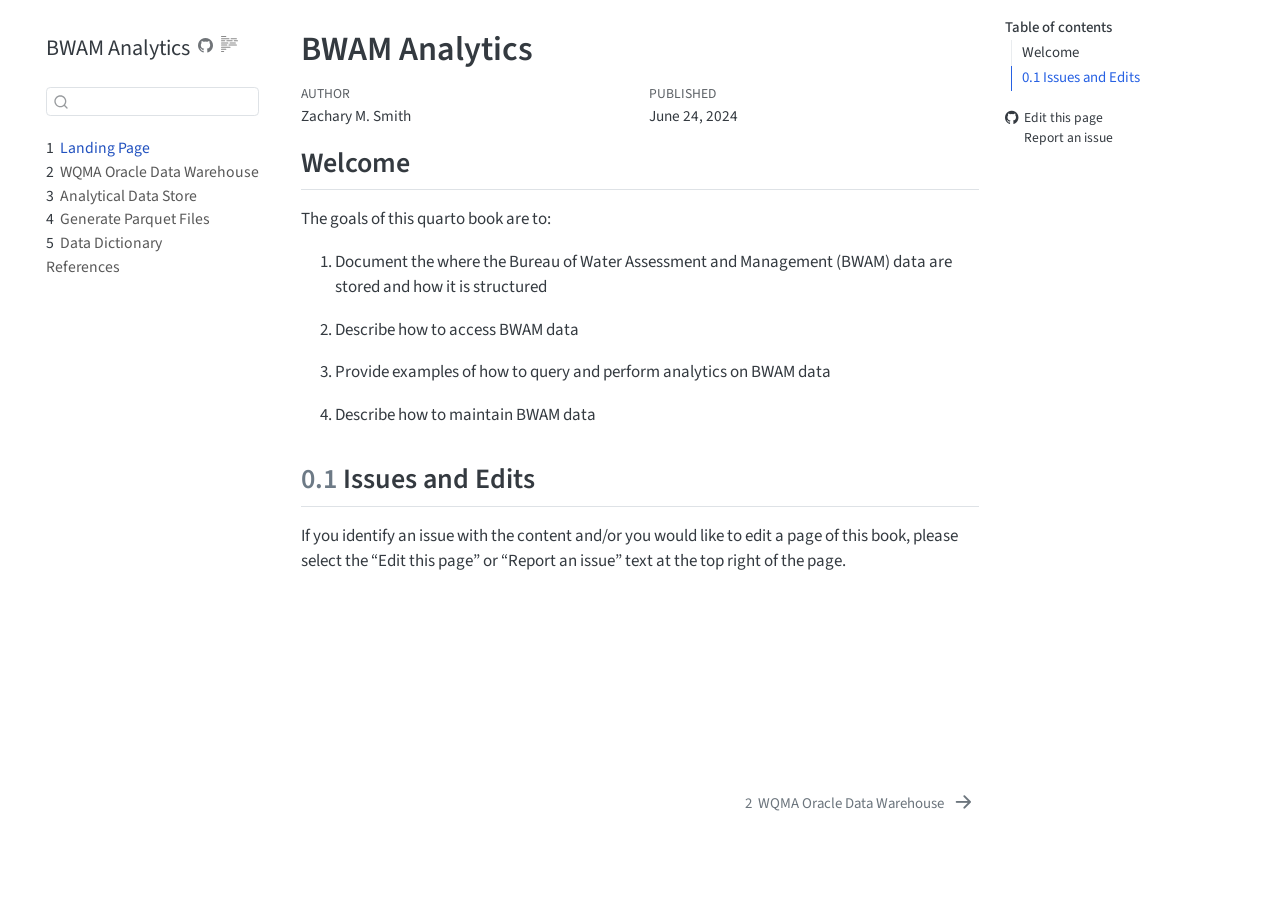
==== commit 56996c3b: "Updated the description of how to setup the oracle ODBC connection." ====
--- a/docs/index.html
+++ b/docs/index.html
@@ -2,7 +2,7 @@
 <html xmlns="http://www.w3.org/1999/xhtml" lang="en" xml:lang="en"><head>
 
 <meta charset="utf-8">
-<meta name="generator" content="quarto-1.5.57">
+<meta name="generator" content="quarto-1.6.42">
 
 <meta name="viewport" content="width=device-width, initial-scale=1.0, user-scalable=yes">
 
@@ -38,10 +38,10 @@
 <script src="site_libs/quarto-html/tippy.umd.min.js"></script>
 <script src="site_libs/quarto-html/anchor.min.js"></script>
 <link href="site_libs/quarto-html/tippy.css" rel="stylesheet">
-<link href="site_libs/quarto-html/quarto-syntax-highlighting.css" rel="stylesheet" id="quarto-text-highlighting-styles">
+<link href="site_libs/quarto-html/quarto-syntax-highlighting-2f5df379a58b258e96c21c0638c20c03.css" rel="stylesheet" id="quarto-text-highlighting-styles">
 <script src="site_libs/bootstrap/bootstrap.min.js"></script>
 <link href="site_libs/bootstrap/bootstrap-icons.css" rel="stylesheet">
-<link href="site_libs/bootstrap/bootstrap.min.css" rel="stylesheet" id="quarto-bootstrap" data-mode="light">
+<link href="site_libs/bootstrap/bootstrap-8da5b4427184b79ecddefad3d342027e.min.css" rel="stylesheet" append-hash="true" id="quarto-bootstrap" data-mode="light">
 <script id="quarto-search-options" type="application/json">{
   "location": "sidebar",
   "copy-button": false,
@@ -300,8 +300,6 @@
   });
   clipboard.on('success', onCopySuccess);
   if (window.document.getElementById('quarto-embedded-source-code-modal')) {
-    // For code content inside modals, clipBoardJS needs to be initialized with a container option
-    // TODO: Check when it could be a function (https://github.com/zenorocha/clipboard.js/issues/860)
     const clipboardModal = new window.ClipboardJS('.code-copy-button[data-in-quarto-modal]', {
       text: getTextToCopy,
       container: window.document.getElementById('quarto-embedded-source-code-modal')
@@ -412,7 +410,6 @@
       if (window.Quarto?.typesetMath) {
         window.Quarto.typesetMath(note);
       }
-      // TODO in 1.5, we should make sure this works without a callout special case
       if (note.classList.contains("callout")) {
         return note.outerHTML;
       } else {
--- a/docs/site_libs/quarto-html/quarto-syntax-highlighting-2f5df379a58b258e96c21c0638c20c03.css
+++ b/docs/site_libs/quarto-html/quarto-syntax-highlighting-2f5df379a58b258e96c21c0638c20c03.css
@@ -0,0 +1,205 @@
+/* quarto syntax highlight colors */
+:root {
+  --quarto-hl-ot-color: #003B4F;
+  --quarto-hl-at-color: #657422;
+  --quarto-hl-ss-color: #20794D;
+  --quarto-hl-an-color: #5E5E5E;
+  --quarto-hl-fu-color: #4758AB;
+  --quarto-hl-st-color: #20794D;
+  --quarto-hl-cf-color: #003B4F;
+  --quarto-hl-op-color: #5E5E5E;
+  --quarto-hl-er-color: #AD0000;
+  --quarto-hl-bn-color: #AD0000;
+  --quarto-hl-al-color: #AD0000;
+  --quarto-hl-va-color: #111111;
+  --quarto-hl-bu-color: inherit;
+  --quarto-hl-ex-color: inherit;
+  --quarto-hl-pp-color: #AD0000;
+  --quarto-hl-in-color: #5E5E5E;
+  --quarto-hl-vs-color: #20794D;
+  --quarto-hl-wa-color: #5E5E5E;
+  --quarto-hl-do-color: #5E5E5E;
+  --quarto-hl-im-color: #00769E;
+  --quarto-hl-ch-color: #20794D;
+  --quarto-hl-dt-color: #AD0000;
+  --quarto-hl-fl-color: #AD0000;
+  --quarto-hl-co-color: #5E5E5E;
+  --quarto-hl-cv-color: #5E5E5E;
+  --quarto-hl-cn-color: #8f5902;
+  --quarto-hl-sc-color: #5E5E5E;
+  --quarto-hl-dv-color: #AD0000;
+  --quarto-hl-kw-color: #003B4F;
+}
+
+/* other quarto variables */
+:root {
+  --quarto-font-monospace: SFMono-Regular, Menlo, Monaco, Consolas, "Liberation Mono", "Courier New", monospace;
+}
+
+pre > code.sourceCode > span {
+  color: #003B4F;
+}
+
+code span {
+  color: #003B4F;
+}
+
+code.sourceCode > span {
+  color: #003B4F;
+}
+
+div.sourceCode,
+div.sourceCode pre.sourceCode {
+  color: #003B4F;
+}
+
+code span.ot {
+  color: #003B4F;
+  font-style: inherit;
+}
+
+code span.at {
+  color: #657422;
+  font-style: inherit;
+}
+
+code span.ss {
+  color: #20794D;
+  font-style: inherit;
+}
+
+code span.an {
+  color: #5E5E5E;
+  font-style: inherit;
+}
+
+code span.fu {
+  color: #4758AB;
+  font-style: inherit;
+}
+
+code span.st {
+  color: #20794D;
+  font-style: inherit;
+}
+
+code span.cf {
+  color: #003B4F;
+  font-weight: bold;
+  font-style: inherit;
+}
+
+code span.op {
+  color: #5E5E5E;
+  font-style: inherit;
+}
+
+code span.er {
+  color: #AD0000;
+  font-style: inherit;
+}
+
+code span.bn {
+  color: #AD0000;
+  font-style: inherit;
+}
+
+code span.al {
+  color: #AD0000;
+  font-style: inherit;
+}
+
+code span.va {
+  color: #111111;
+  font-style: inherit;
+}
+
+code span.bu {
+  font-style: inherit;
+}
+
+code span.ex {
+  font-style: inherit;
+}
+
+code span.pp {
+  color: #AD0000;
+  font-style: inherit;
+}
+
+code span.in {
+  color: #5E5E5E;
+  font-style: inherit;
+}
+
+code span.vs {
+  color: #20794D;
+  font-style: inherit;
+}
+
+code span.wa {
+  color: #5E5E5E;
+  font-style: italic;
+}
+
+code span.do {
+  color: #5E5E5E;
+  font-style: italic;
+}
+
+code span.im {
+  color: #00769E;
+  font-style: inherit;
+}
+
+code span.ch {
+  color: #20794D;
+  font-style: inherit;
+}
+
+code span.dt {
+  color: #AD0000;
+  font-style: inherit;
+}
+
+code span.fl {
+  color: #AD0000;
+  font-style: inherit;
+}
+
+code span.co {
+  color: #5E5E5E;
+  font-style: inherit;
+}
+
+code span.cv {
+  color: #5E5E5E;
+  font-style: italic;
+}
+
+code span.cn {
+  color: #8f5902;
+  font-style: inherit;
+}
+
+code span.sc {
+  color: #5E5E5E;
+  font-style: inherit;
+}
+
+code span.dv {
+  color: #AD0000;
+  font-style: inherit;
+}
+
+code span.kw {
+  color: #003B4F;
+  font-weight: bold;
+  font-style: inherit;
+}
+
+.prevent-inlining {
+  content: "</";
+}
+
+/*# sourceMappingURL=35eb38a806ee71ea6d2563be2308c832.css.map */
